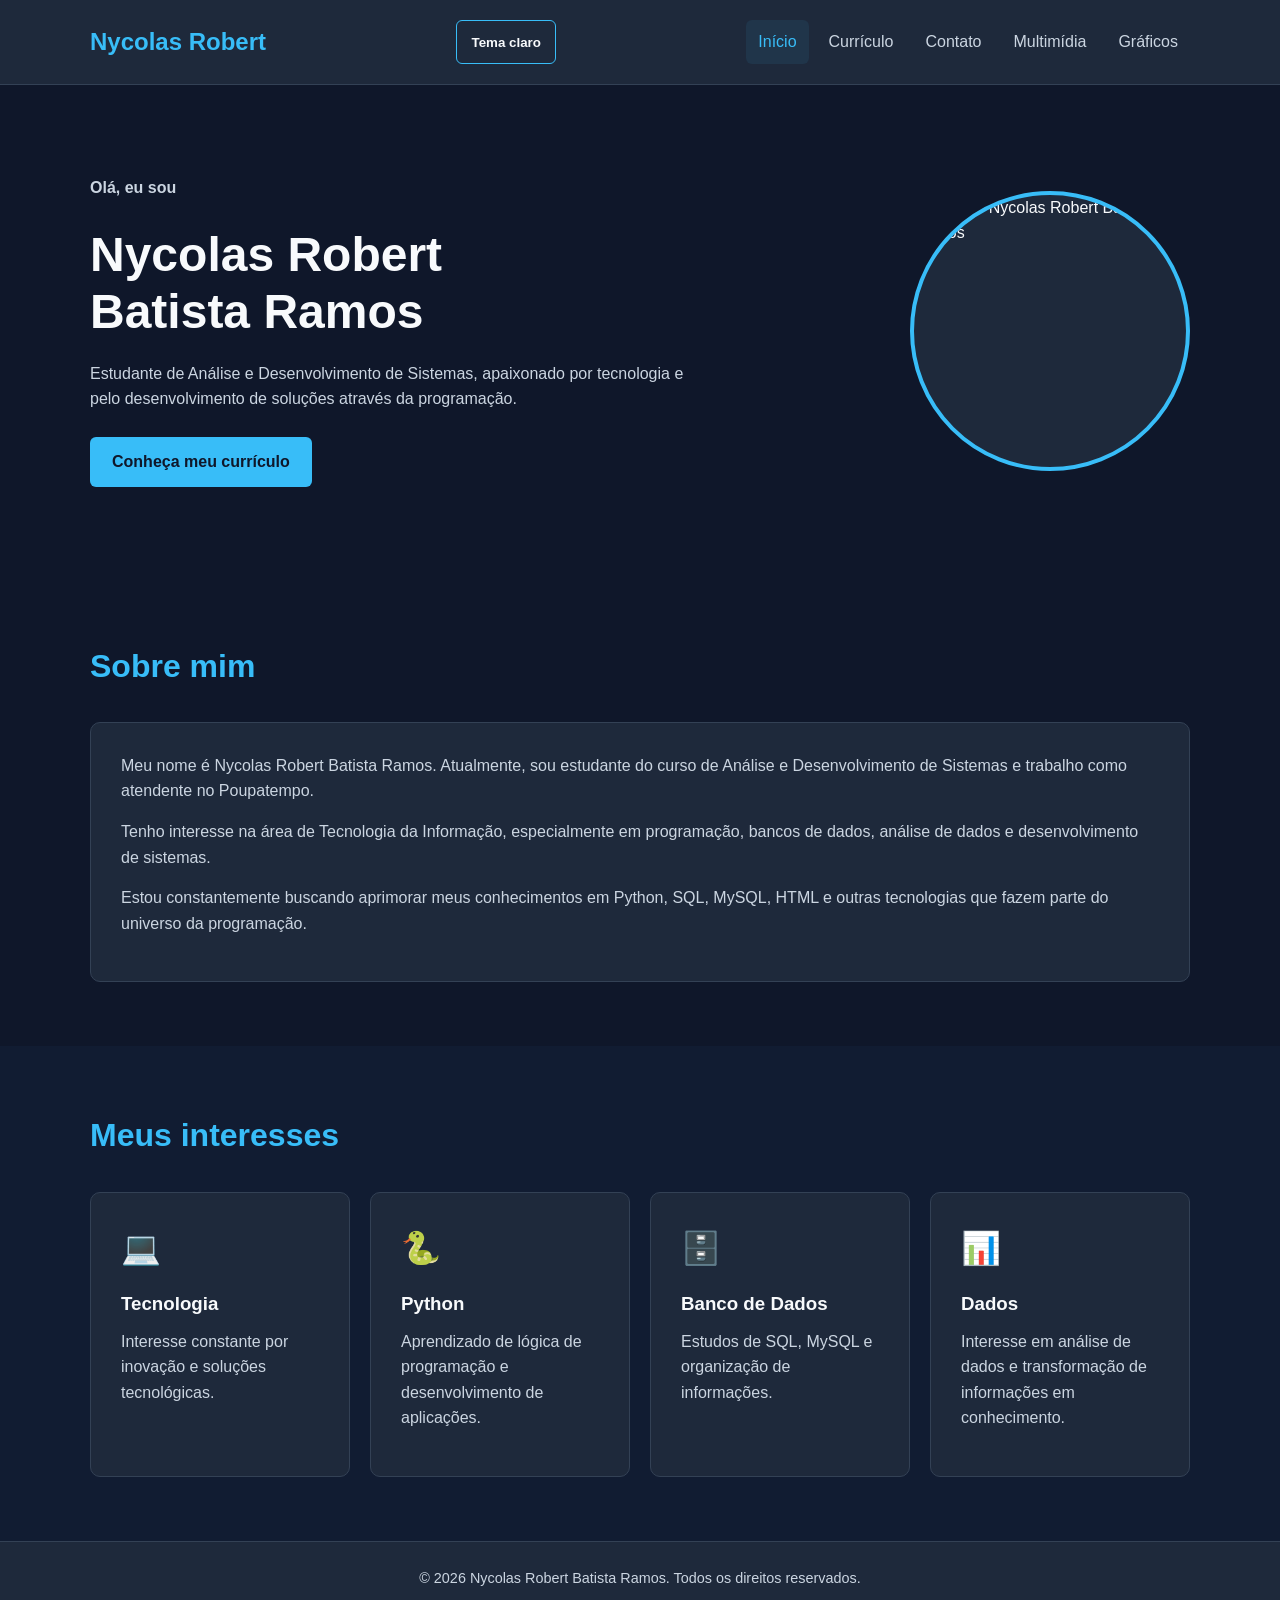
==== index.html @ e185c44b "Adicionar tema persistente e validação interativa do formulário" ====
<!DOCTYPE html>
<html lang="pt-BR">
<head>
    <meta charset="UTF-8">
    <meta name="viewport" content="width=device-width, initial-scale=1.0">
    <meta name="description" content="Portfólio pessoal de Nycolas Robert Batista Ramos">
    <title>Início | Nycolas Robert</title>
    <link rel="stylesheet" href="css/estilos.css">
</head>
<body>

    <header class="cabecalho">
        <div class="container">
            <h1>Nycolas Robert</h1>
            <button type="button" class="botao-tema" id="alternar-tema" aria-label="Alternar tema claro e escuro">Tema claro</button>

            <nav class="navegacao" aria-label="Navegação principal">
                <ul>
                    <li><a href="index.html" class="ativo">Início</a></li>
                    <li><a href="curriculo.html">Currículo</a></li>
                    <li><a href="formulario.html">Contato</a></li>
                    <li><a href="multimidia.html">Multimídia</a></li>
                    <li><a href="graficos.html">Gráficos</a></li>
                </ul>
            </nav>
        </div>
    </header>

    <main>
        <section class="hero">
            <div class="container hero-conteudo">

                <div class="hero-texto">
                    <p class="destaque">Olá, eu sou</p>

                    <h2>Nycolas Robert<br>Batista Ramos</h2>

                    <p>
                        Estudante de Análise e Desenvolvimento de Sistemas,
                        apaixonado por tecnologia e pelo desenvolvimento
                        de soluções através da programação.
                    </p>

                    <a href="curriculo.html" class="botao">
                        Conheça meu currículo
                    </a>
                </div>

                <div class="foto-container">
                    <img
                        src="img/minhafoto.png"
                        alt="Foto de Nycolas Robert Batista Ramos"
                        class="foto-perfil"
                    >
                </div>

            </div>
        </section>

        <section class="secao">
            <div class="container">

                <h2 class="titulo-secao">Sobre mim</h2>

                <article class="card sobre-mim">
                    <p>
                        Meu nome é Nycolas Robert Batista Ramos. Atualmente,
                        sou estudante do curso de Análise e Desenvolvimento
                        de Sistemas e trabalho como atendente no Poupatempo.
                    </p>

                    <p>
                        Tenho interesse na área de Tecnologia da Informação,
                        especialmente em programação, bancos de dados,
                        análise de dados e desenvolvimento de sistemas.
                    </p>

                    <p>
                        Estou constantemente buscando aprimorar meus
                        conhecimentos em Python, SQL, MySQL, HTML e outras
                        tecnologias que fazem parte do universo da programação.
                    </p>
                </article>

            </div>
        </section>

        <section class="secao secao-alternativa">
            <div class="container">

                <h2 class="titulo-secao">Meus interesses</h2>

                <div class="grade-cards">

                    <article class="card">
                        <span class="icone">💻</span>
                        <h3>Tecnologia</h3>
                        <p>
                            Interesse constante por inovação e soluções
                            tecnológicas.
                        </p>
                    </article>

                    <article class="card">
                        <span class="icone">🐍</span>
                        <h3>Python</h3>
                        <p>
                            Aprendizado de lógica de programação e
                            desenvolvimento de aplicações.
                        </p>
                    </article>

                    <article class="card">
                        <span class="icone">🗄️</span>
                        <h3>Banco de Dados</h3>
                        <p>
                            Estudos de SQL, MySQL e organização de informações.
                        </p>
                    </article>

                    <article class="card">
                        <span class="icone">📊</span>
                        <h3>Dados</h3>
                        <p>
                            Interesse em análise de dados e transformação
                            de informações em conhecimento.
                        </p>
                    </article>

                </div>

            </div>
        </section>
    </main>

    <footer class="rodape">
        <div class="container">
            <p>&copy; 2026 Nycolas Robert Batista Ramos. Todos os direitos reservados.</p>
        </div>
    </footer>

    <script src="js/scripts.js" defer></script>
</body>
</html>
---- css/estilos.css ----
/* ==============================
   CONFIGURAÇÕES GERAIS
   Base mobile-first
================================= */

* {
    margin: 0;
    padding: 0;
    box-sizing: border-box;
}

:root {
    --cor-fundo: #0f172a;
    --cor-superficie: #1e293b;
    --cor-destaque: #38bdf8;
    --cor-texto: #f8fafc;
    --cor-texto-secundario: #cbd5e1;
    --cor-borda: #334155;
}

html {
    overflow-x: hidden;
}

body {
    min-width: 0;
    overflow-x: hidden;
    font-family: Arial, sans-serif;
    background-color: var(--cor-fundo);
    color: var(--cor-texto);
    line-height: 1.6;
}

a {
    color: inherit;
    text-decoration: none;
}

ul {
    list-style: none;
}

img,
video {
    max-width: 100%;
    height: auto;
}

.container {
    width: 90%;
    max-width: 1100px;
    margin-inline: auto;
}

/* ==============================
   CABEÇALHO E NAVEGAÇÃO
================================= */

.cabecalho {
    background-color: var(--cor-superficie);
    border-bottom: 1px solid var(--cor-borda);
    padding: 16px 0;
}

.cabecalho .container {
    display: flex;
    flex-direction: column;
    align-items: stretch;
    gap: 12px;
}

.cabecalho h1 {
    color: var(--cor-destaque);
    font-size: 1.5rem;
    text-align: center;
}

.navegacao ul {
    display: flex;
    flex-direction: column;
    flex-wrap: wrap;
    gap: 8px;
}

.navegacao a {
    display: flex;
    min-height: 44px;
    align-items: center;
    justify-content: center;
    padding: 8px 12px;
    border-radius: 6px;
    color: var(--cor-texto-secundario);
    transition: color 0.3s, background-color 0.3s;
}

.navegacao a:hover,
.navegacao a:focus-visible,
.navegacao a.ativo {
    color: var(--cor-destaque);
    background-color: rgba(56, 189, 248, 0.08);
}

/* ==============================
   HERO
================================= */

.hero {
    padding: 48px 0;
}

.hero-conteudo {
    display: flex;
    flex-direction: column-reverse;
    align-items: center;
    gap: 32px;
    text-align: center;
}

.hero-texto {
    max-width: 600px;
}

.destaque {
    color: var(--cor-destaque);
    font-weight: bold;
    margin-bottom: 10px;
}

.hero h2 {
    font-size: clamp(2rem, 9vw, 3rem);
    line-height: 1.2;
    margin-bottom: 20px;
}

.hero p {
    color: var(--cor-texto-secundario);
    margin-bottom: 25px;
}

/* ==============================
   FOTO
================================= */

.foto-container {
    width: min(70vw, 220px);
    aspect-ratio: 1;
    border: 4px solid var(--cor-destaque);
    border-radius: 50%;
    overflow: hidden;
    background-color: var(--cor-superficie);
    display: flex;
    align-items: center;
    justify-content: center;
}

.foto-perfil {
    width: 100%;
    height: 100%;
    object-fit: cover;
}

/* ==============================
   BOTÕES
================================= */

.botao {
    display: inline-flex;
    min-height: 44px;
    align-items: center;
    justify-content: center;
    background-color: var(--cor-destaque);
    color: var(--cor-fundo);
    padding: 12px 22px;
    border: none;
    border-radius: 6px;
    font-weight: bold;
    cursor: pointer;
    transition: opacity 0.3s;
}

.botao:hover,
.botao:focus-visible {
    opacity: 0.85;
}

.botao-secundario {
    background-color: var(--cor-borda);
    color: var(--cor-texto);
}

.acoes-formulario {
    display: flex;
    flex-direction: column;
    gap: 12px;
}

/* ==============================
   SEÇÕES
================================= */

.secao {
    padding: 48px 0;
}

.secao-alternativa {
    background-color: #111c32;
}

.titulo-secao {
    font-size: clamp(1.7rem, 7vw, 2rem);
    margin-bottom: 30px;
    color: var(--cor-destaque);
}

.subtitulo {
    color: var(--cor-destaque);
    margin-bottom: 20px;
}

.pagina-topo {
    padding: 44px 0;
    background-color: #111c32;
}

.pagina-topo h2 {
    font-size: clamp(2rem, 8vw, 2.8rem);
    margin-bottom: 10px;
}

.pagina-topo p:last-child {
    color: var(--cor-texto-secundario);
}

/* ==============================
   CARDS / FLEXBOX DE CONTEÚDO
================================= */

.card {
    min-width: 0;
    background-color: var(--cor-superficie);
    border: 1px solid var(--cor-borda);
    border-radius: 10px;
    padding: 24px;
}

.card p {
    color: var(--cor-texto-secundario);
    margin-bottom: 15px;
}

.sobre-mim {
    margin-bottom: 0;
}

.grade-cards {
    display: flex;
    flex-direction: column;
    flex-wrap: wrap;
    gap: 20px;
}

.grade-cards .card {
    flex: 1 1 220px;
}

.icone {
    font-size: 2rem;
    display: block;
    margin-bottom: 15px;
}

.card h3 {
    margin-bottom: 10px;
}

/* ==============================
   GRID DO CURRÍCULO
================================= */

.grid-curriculo {
    display: grid;
    grid-template-columns: 1fr;
    gap: 20px;
}

/* ==============================
   LISTAS
================================= */

.lista {
    list-style: disc;
    padding-left: 22px;
}

.lista li {
    margin-bottom: 15px;
    color: var(--cor-texto-secundario);
}

.lista strong {
    color: var(--cor-texto);
}

.habilidades {
    columns: 1;
}

/* ==============================
   TABELA
================================= */

.tabela-container {
    width: 100%;
    overflow-x: auto;
    -webkit-overflow-scrolling: touch;
}

table {
    width: 100%;
    min-width: 520px;
    border-collapse: collapse;
    margin-top: 15px;
}

caption {
    text-align: left;
    margin-bottom: 15px;
    color: var(--cor-texto-secundario);
}

th,
td {
    border: 1px solid var(--cor-borda);
    padding: 14px;
    text-align: left;
}

th {
    background-color: #0f172a;
    color: var(--cor-destaque);
}

td {
    color: var(--cor-texto-secundario);
}

/* ==============================
   FORMULÁRIO
================================= */

.formulario {
    width: 100%;
    max-width: 800px;
    margin-inline: auto;
}

fieldset {
    min-width: 0;
    border: 1px solid var(--cor-borda);
    border-radius: 8px;
    padding: 20px;
    margin-bottom: 25px;
}

legend {
    color: var(--cor-destaque);
    font-weight: bold;
    padding: 0 8px;
}

.campo {
    margin-bottom: 20px;
}

.campo label,
.label-grupo {
    display: block;
    margin-bottom: 8px;
    font-weight: bold;
}

input,
select,
textarea {
    width: 100%;
    min-height: 44px;
    padding: 12px;
    border: 1px solid var(--cor-borda);
    border-radius: 5px;
    background-color: var(--cor-fundo);
    color: var(--cor-texto);
    font-family: Arial, sans-serif;
    font-size: 1rem;
}

textarea {
    resize: vertical;
}

.opcoes {
    display: flex;
    flex-direction: column;
    flex-wrap: wrap;
    gap: 8px;
    margin-bottom: 20px;
}

.opcoes label,
.checkbox {
    display: flex;
    min-height: 44px;
    align-items: center;
    gap: 8px;
    color: var(--cor-texto-secundario);
}

.opcoes input,
.checkbox input {
    width: auto;
    min-height: auto;
}

/* ==============================
   MULTIMÍDIA E GRÁFICOS
================================= */

.grade-multimidia,
.grade-graficos {
    display: grid;
    grid-template-columns: 1fr;
    gap: 25px;
}

audio {
    width: 100%;
    max-width: 100%;
    margin: 20px 0;
}

.iframe-container {
    width: 100%;
    height: 300px;
    overflow: hidden;
    border-radius: 8px;
}

iframe {
    width: 100%;
    height: 100%;
    border: none;
}

.observacao {
    font-size: 0.9rem;
    color: var(--cor-texto-secundario);
}

/* ==============================
   CANVAS
================================= */

canvas {
    display: block;
    width: 100%;
    max-width: 600px;
    height: auto;
    background-color: var(--cor-fundo);
    border: 1px solid var(--cor-borda);
    border-radius: 6px;
}

/* ==============================
   SVG
================================= */

.svg-tecnologia {
    width: 100%;
    max-width: 350px;
    height: auto;
    display: block;
    margin-inline: auto;
}

.svg-monitor {
    fill: #334155;
    stroke: var(--cor-destaque);
    stroke-width: 4;
}

.svg-tela {
    fill: var(--cor-fundo);
}

.svg-circulo {
    fill: var(--cor-destaque);
}

.svg-linha {
    fill: none;
    stroke: var(--cor-fundo);
    stroke-width: 6;
    stroke-linecap: round;
    stroke-linejoin: round;
}

.svg-base,
.svg-pe {
    fill: var(--cor-destaque);
}

/* ==============================
   RODAPÉ
================================= */

.rodape {
    background-color: var(--cor-superficie);
    border-top: 1px solid var(--cor-borda);
    padding: 25px 0;
    text-align: center;
}

.rodape p {
    color: var(--cor-texto-secundario);
    font-size: 0.9rem;
}

/* ==============================
   MEDIA QUERIES MOBILE-FIRST
================================= */

@media (min-width: 600px) {
    .navegacao ul {
        flex-direction: row;
        justify-content: center;
    }

    .acoes-formulario,
    .opcoes {
        flex-direction: row;
    }
}

@media (min-width: 768px) {
    .cabecalho {
        padding: 20px 0;
    }

    .cabecalho .container {
        flex-direction: row;
        align-items: center;
        justify-content: space-between;
        gap: 20px;
    }

    .cabecalho h1 {
        text-align: left;
    }

    .navegacao ul {
        justify-content: flex-end;
    }

    .hero {
        padding: 72px 0;
    }

    .hero-conteudo {
        flex-direction: row;
        justify-content: space-between;
        text-align: left;
        gap: 50px;
    }

    .foto-container {
        width: 260px;
        flex: 0 0 260px;
    }

    .secao {
        padding: 64px 0;
    }

    .grade-cards {
        flex-direction: row;
    }

    .grid-curriculo {
        grid-template-columns: repeat(2, minmax(0, 1fr));
    }

    .habilidades {
        columns: 2;
        column-gap: 32px;
    }

    .grade-multimidia,
    .grade-graficos {
        grid-template-columns: repeat(2, minmax(0, 1fr));
    }
}

@media (min-width: 1024px) {
    .hero {
        padding: 90px 0;
    }

    .foto-container {
        width: 280px;
        flex-basis: 280px;
    }

    .card {
        padding: 30px;
    }
}


/* ==============================
   CP3: TEMA PERSISTENTE E FEEDBACK
================================= */
body[data-tema="claro"] {
    --cor-fundo: #f1f5f9;
    --cor-superficie: #ffffff;
    --cor-destaque: #0369a1;
    --cor-texto: #172033;
    --cor-texto-secundario: #475569;
    --cor-borda: #cbd5e1;
}
.botao-tema {
    align-self: center;
    min-height: 44px;
    padding: 8px 14px;
    border: 1px solid var(--cor-destaque);
    border-radius: 6px;
    background: transparent;
    color: var(--cor-texto);
    font-weight: 700;
    cursor: pointer;
}
.botao-tema:hover, .botao-tema:focus-visible {
    background: rgba(56, 189, 248, 0.12);
}
.mensagem-formulario {
    min-height: 1.5em;
    margin-top: 16px;
    padding: 10px 12px;
    border-radius: 6px;
    color: var(--cor-texto);
}
.mensagem-formulario.sucesso {
    background: rgba(22, 163, 74, 0.15);
    border: 1px solid #16a34a;
}
.mensagem-formulario.erro {
    background: rgba(220, 38, 38, 0.12);
    border: 1px solid #dc2626;
}
@media (min-width: 768px) {
    .botao-tema { align-self: center; }
}
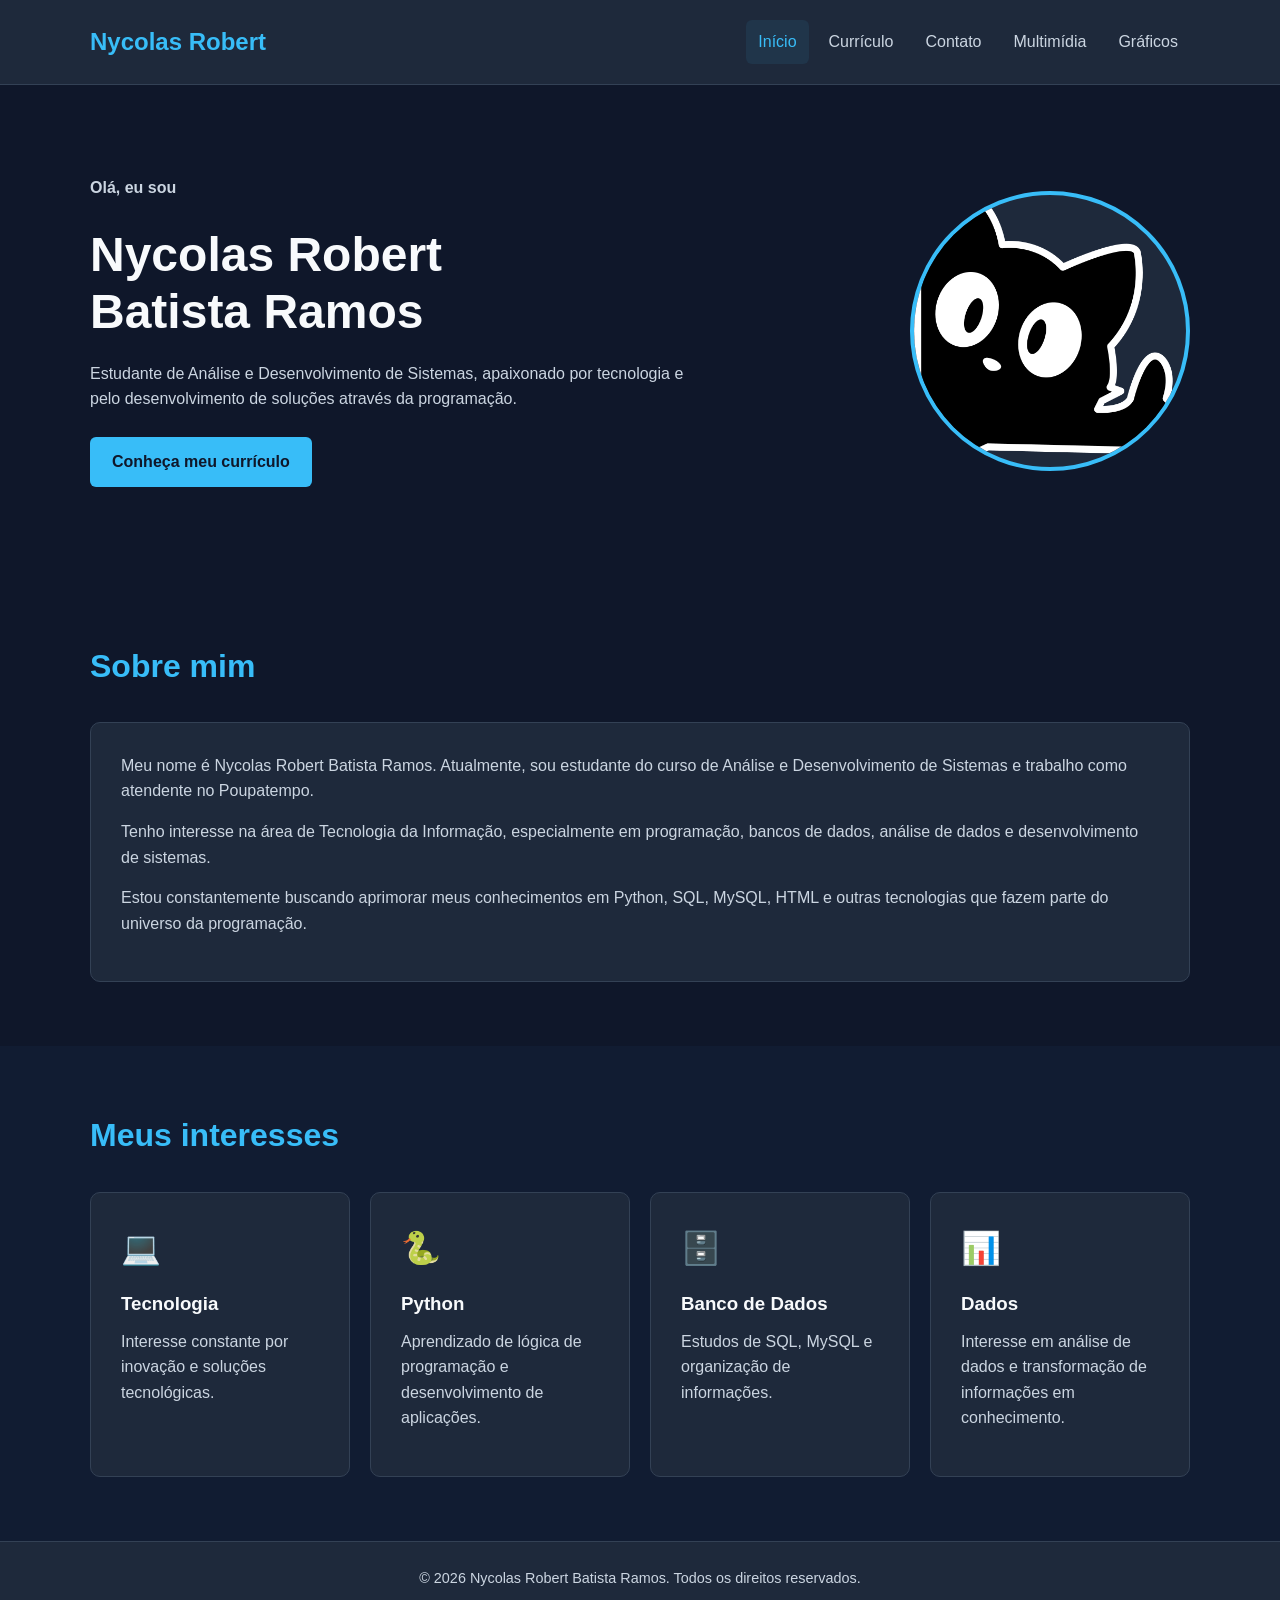
==== commit 2ba9c5a6: "Importar estrutura inicial do portfólio CP2" ====
--- a/index.html
+++ b/index.html
@@ -1,144 +1,142 @@
-<!DOCTYPE html>
-<html lang="pt-BR">
-<head>
-    <meta charset="UTF-8">
-    <meta name="viewport" content="width=device-width, initial-scale=1.0">
-    <meta name="description" content="Portfólio pessoal de Nycolas Robert Batista Ramos">
-    <title>Início | Nycolas Robert</title>
-    <link rel="stylesheet" href="css/estilos.css">
-</head>
-<body>
-
-    <header class="cabecalho">
-        <div class="container">
-            <h1>Nycolas Robert</h1>
-            <button type="button" class="botao-tema" id="alternar-tema" aria-label="Alternar tema claro e escuro">Tema claro</button>
-
-            <nav class="navegacao" aria-label="Navegação principal">
-                <ul>
-                    <li><a href="index.html" class="ativo">Início</a></li>
-                    <li><a href="curriculo.html">Currículo</a></li>
-                    <li><a href="formulario.html">Contato</a></li>
-                    <li><a href="multimidia.html">Multimídia</a></li>
-                    <li><a href="graficos.html">Gráficos</a></li>
-                </ul>
-            </nav>
-        </div>
-    </header>
-
-    <main>
-        <section class="hero">
-            <div class="container hero-conteudo">
-
-                <div class="hero-texto">
-                    <p class="destaque">Olá, eu sou</p>
-
-                    <h2>Nycolas Robert<br>Batista Ramos</h2>
-
-                    <p>
-                        Estudante de Análise e Desenvolvimento de Sistemas,
-                        apaixonado por tecnologia e pelo desenvolvimento
-                        de soluções através da programação.
-                    </p>
-
-                    <a href="curriculo.html" class="botao">
-                        Conheça meu currículo
-                    </a>
-                </div>
-
-                <div class="foto-container">
-                    <img
-                        src="img/minhafoto.png"
-                        alt="Foto de Nycolas Robert Batista Ramos"
-                        class="foto-perfil"
-                    >
-                </div>
-
-            </div>
-        </section>
-
-        <section class="secao">
-            <div class="container">
-
-                <h2 class="titulo-secao">Sobre mim</h2>
-
-                <article class="card sobre-mim">
-                    <p>
-                        Meu nome é Nycolas Robert Batista Ramos. Atualmente,
-                        sou estudante do curso de Análise e Desenvolvimento
-                        de Sistemas e trabalho como atendente no Poupatempo.
-                    </p>
-
-                    <p>
-                        Tenho interesse na área de Tecnologia da Informação,
-                        especialmente em programação, bancos de dados,
-                        análise de dados e desenvolvimento de sistemas.
-                    </p>
-
-                    <p>
-                        Estou constantemente buscando aprimorar meus
-                        conhecimentos em Python, SQL, MySQL, HTML e outras
-                        tecnologias que fazem parte do universo da programação.
-                    </p>
-                </article>
-
-            </div>
-        </section>
-
-        <section class="secao secao-alternativa">
-            <div class="container">
-
-                <h2 class="titulo-secao">Meus interesses</h2>
-
-                <div class="grade-cards">
-
-                    <article class="card">
-                        <span class="icone">💻</span>
-                        <h3>Tecnologia</h3>
-                        <p>
-                            Interesse constante por inovação e soluções
-                            tecnológicas.
-                        </p>
-                    </article>
-
-                    <article class="card">
-                        <span class="icone">🐍</span>
-                        <h3>Python</h3>
-                        <p>
-                            Aprendizado de lógica de programação e
-                            desenvolvimento de aplicações.
-                        </p>
-                    </article>
-
-                    <article class="card">
-                        <span class="icone">🗄️</span>
-                        <h3>Banco de Dados</h3>
-                        <p>
-                            Estudos de SQL, MySQL e organização de informações.
-                        </p>
-                    </article>
-
-                    <article class="card">
-                        <span class="icone">📊</span>
-                        <h3>Dados</h3>
-                        <p>
-                            Interesse em análise de dados e transformação
-                            de informações em conhecimento.
-                        </p>
-                    </article>
-
-                </div>
-
-            </div>
-        </section>
-    </main>
-
-    <footer class="rodape">
-        <div class="container">
-            <p>&copy; 2026 Nycolas Robert Batista Ramos. Todos os direitos reservados.</p>
-        </div>
-    </footer>
-
-    <script src="js/scripts.js" defer></script>
-</body>
+<!DOCTYPE html>
+<html lang="pt-BR">
+<head>
+    <meta charset="UTF-8">
+    <meta name="viewport" content="width=device-width, initial-scale=1.0">
+    <meta name="description" content="Portfólio pessoal de Nycolas Robert Batista Ramos">
+    <title>Início | Nycolas Robert</title>
+    <link rel="stylesheet" href="css/estilos.css">
+</head>
+<body>
+
+    <header class="cabecalho">
+        <div class="container">
+            <h1>Nycolas Robert</h1>
+
+            <nav class="navegacao" aria-label="Navegação principal">
+                <ul>
+                    <li><a href="index.html" class="ativo">Início</a></li>
+                    <li><a href="curriculo.html">Currículo</a></li>
+                    <li><a href="formulario.html">Contato</a></li>
+                    <li><a href="multimidia.html">Multimídia</a></li>
+                    <li><a href="graficos.html">Gráficos</a></li>
+                </ul>
+            </nav>
+        </div>
+    </header>
+
+    <main>
+        <section class="hero">
+            <div class="container hero-conteudo">
+
+                <div class="hero-texto">
+                    <p class="destaque">Olá, eu sou</p>
+
+                    <h2>Nycolas Robert<br>Batista Ramos</h2>
+
+                    <p>
+                        Estudante de Análise e Desenvolvimento de Sistemas,
+                        apaixonado por tecnologia e pelo desenvolvimento
+                        de soluções através da programação.
+                    </p>
+
+                    <a href="curriculo.html" class="botao">
+                        Conheça meu currículo
+                    </a>
+                </div>
+
+                <div class="foto-container">
+                    <img
+                        src="img/minhafoto.png"
+                        alt="Foto de Nycolas Robert Batista Ramos"
+                        class="foto-perfil"
+                    >
+                </div>
+
+            </div>
+        </section>
+
+        <section class="secao">
+            <div class="container">
+
+                <h2 class="titulo-secao">Sobre mim</h2>
+
+                <article class="card sobre-mim">
+                    <p>
+                        Meu nome é Nycolas Robert Batista Ramos. Atualmente,
+                        sou estudante do curso de Análise e Desenvolvimento
+                        de Sistemas e trabalho como atendente no Poupatempo.
+                    </p>
+
+                    <p>
+                        Tenho interesse na área de Tecnologia da Informação,
+                        especialmente em programação, bancos de dados,
+                        análise de dados e desenvolvimento de sistemas.
+                    </p>
+
+                    <p>
+                        Estou constantemente buscando aprimorar meus
+                        conhecimentos em Python, SQL, MySQL, HTML e outras
+                        tecnologias que fazem parte do universo da programação.
+                    </p>
+                </article>
+
+            </div>
+        </section>
+
+        <section class="secao secao-alternativa">
+            <div class="container">
+
+                <h2 class="titulo-secao">Meus interesses</h2>
+
+                <div class="grade-cards">
+
+                    <article class="card">
+                        <span class="icone">💻</span>
+                        <h3>Tecnologia</h3>
+                        <p>
+                            Interesse constante por inovação e soluções
+                            tecnológicas.
+                        </p>
+                    </article>
+
+                    <article class="card">
+                        <span class="icone">🐍</span>
+                        <h3>Python</h3>
+                        <p>
+                            Aprendizado de lógica de programação e
+                            desenvolvimento de aplicações.
+                        </p>
+                    </article>
+
+                    <article class="card">
+                        <span class="icone">🗄️</span>
+                        <h3>Banco de Dados</h3>
+                        <p>
+                            Estudos de SQL, MySQL e organização de informações.
+                        </p>
+                    </article>
+
+                    <article class="card">
+                        <span class="icone">📊</span>
+                        <h3>Dados</h3>
+                        <p>
+                            Interesse em análise de dados e transformação
+                            de informações em conhecimento.
+                        </p>
+                    </article>
+
+                </div>
+
+            </div>
+        </section>
+    </main>
+
+    <footer class="rodape">
+        <div class="container">
+            <p>&copy; 2026 Nycolas Robert Batista Ramos. Todos os direitos reservados.</p>
+        </div>
+    </footer>
+
+</body>
 </html>
--- a/css/estilos.css
+++ b/css/estilos.css
@@ -613,48 +613,3 @@
         padding: 30px;
     }
 }
-
-
-/* ==============================
-   CP3: TEMA PERSISTENTE E FEEDBACK
-================================= */
-body[data-tema="claro"] {
-    --cor-fundo: #f1f5f9;
-    --cor-superficie: #ffffff;
-    --cor-destaque: #0369a1;
-    --cor-texto: #172033;
-    --cor-texto-secundario: #475569;
-    --cor-borda: #cbd5e1;
-}
-.botao-tema {
-    align-self: center;
-    min-height: 44px;
-    padding: 8px 14px;
-    border: 1px solid var(--cor-destaque);
-    border-radius: 6px;
-    background: transparent;
-    color: var(--cor-texto);
-    font-weight: 700;
-    cursor: pointer;
-}
-.botao-tema:hover, .botao-tema:focus-visible {
-    background: rgba(56, 189, 248, 0.12);
-}
-.mensagem-formulario {
-    min-height: 1.5em;
-    margin-top: 16px;
-    padding: 10px 12px;
-    border-radius: 6px;
-    color: var(--cor-texto);
-}
-.mensagem-formulario.sucesso {
-    background: rgba(22, 163, 74, 0.15);
-    border: 1px solid #16a34a;
-}
-.mensagem-formulario.erro {
-    background: rgba(220, 38, 38, 0.12);
-    border: 1px solid #dc2626;
-}
-@media (min-width: 768px) {
-    .botao-tema { align-self: center; }
-}
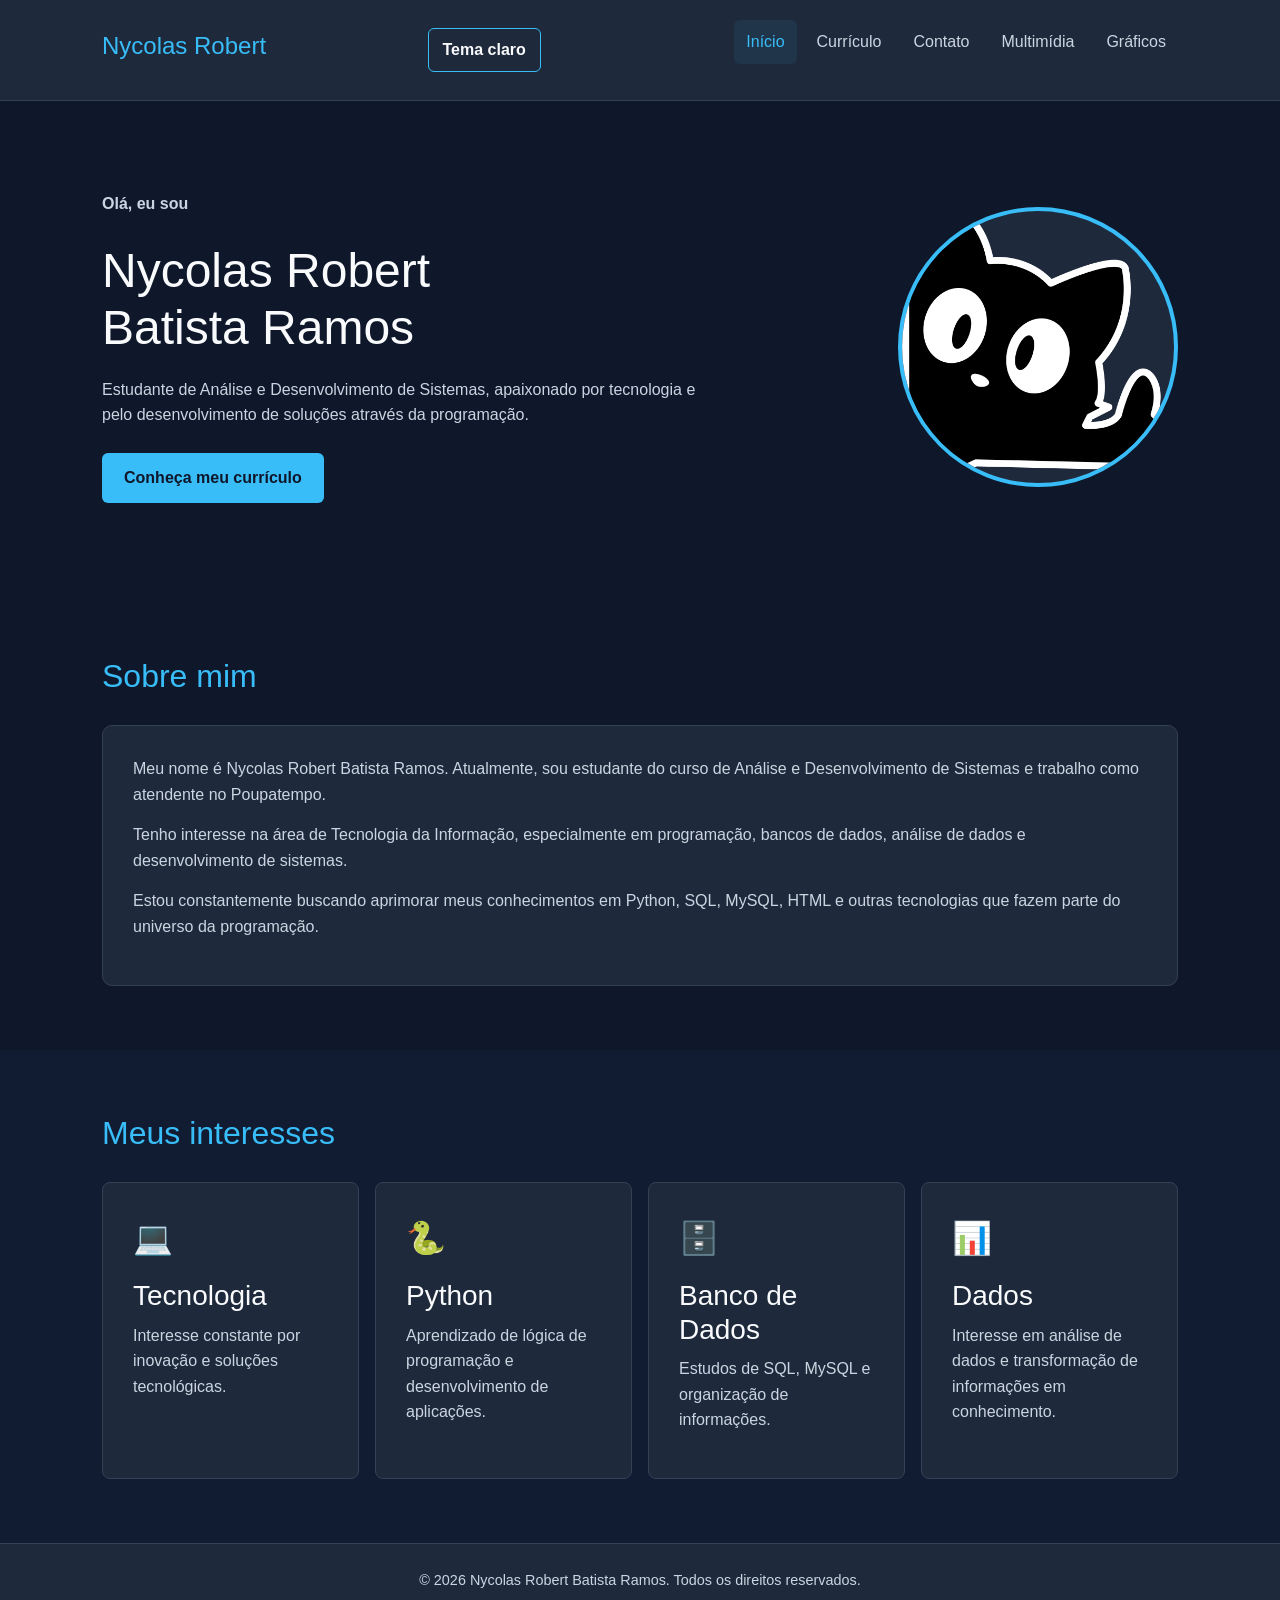
==== commit 6d73e092: "feat: finaliza CP4 com Bootstrap e acessibilidade" ====
--- a/index.html
+++ b/index.html
@@ -1,142 +1,147 @@
-<!DOCTYPE html>
-<html lang="pt-BR">
-<head>
-    <meta charset="UTF-8">
-    <meta name="viewport" content="width=device-width, initial-scale=1.0">
-    <meta name="description" content="Portfólio pessoal de Nycolas Robert Batista Ramos">
-    <title>Início | Nycolas Robert</title>
-    <link rel="stylesheet" href="css/estilos.css">
-</head>
-<body>
-
-    <header class="cabecalho">
-        <div class="container">
-            <h1>Nycolas Robert</h1>
-
-            <nav class="navegacao" aria-label="Navegação principal">
-                <ul>
-                    <li><a href="index.html" class="ativo">Início</a></li>
-                    <li><a href="curriculo.html">Currículo</a></li>
-                    <li><a href="formulario.html">Contato</a></li>
-                    <li><a href="multimidia.html">Multimídia</a></li>
-                    <li><a href="graficos.html">Gráficos</a></li>
-                </ul>
-            </nav>
-        </div>
-    </header>
-
-    <main>
-        <section class="hero">
-            <div class="container hero-conteudo">
-
-                <div class="hero-texto">
-                    <p class="destaque">Olá, eu sou</p>
-
-                    <h2>Nycolas Robert<br>Batista Ramos</h2>
-
-                    <p>
-                        Estudante de Análise e Desenvolvimento de Sistemas,
-                        apaixonado por tecnologia e pelo desenvolvimento
-                        de soluções através da programação.
-                    </p>
-
-                    <a href="curriculo.html" class="botao">
-                        Conheça meu currículo
-                    </a>
-                </div>
-
-                <div class="foto-container">
-                    <img
-                        src="img/minhafoto.png"
-                        alt="Foto de Nycolas Robert Batista Ramos"
-                        class="foto-perfil"
-                    >
-                </div>
-
-            </div>
-        </section>
-
-        <section class="secao">
-            <div class="container">
-
-                <h2 class="titulo-secao">Sobre mim</h2>
-
-                <article class="card sobre-mim">
-                    <p>
-                        Meu nome é Nycolas Robert Batista Ramos. Atualmente,
-                        sou estudante do curso de Análise e Desenvolvimento
-                        de Sistemas e trabalho como atendente no Poupatempo.
-                    </p>
-
-                    <p>
-                        Tenho interesse na área de Tecnologia da Informação,
-                        especialmente em programação, bancos de dados,
-                        análise de dados e desenvolvimento de sistemas.
-                    </p>
-
-                    <p>
-                        Estou constantemente buscando aprimorar meus
-                        conhecimentos em Python, SQL, MySQL, HTML e outras
-                        tecnologias que fazem parte do universo da programação.
-                    </p>
-                </article>
-
-            </div>
-        </section>
-
-        <section class="secao secao-alternativa">
-            <div class="container">
-
-                <h2 class="titulo-secao">Meus interesses</h2>
-
-                <div class="grade-cards">
-
-                    <article class="card">
-                        <span class="icone">💻</span>
-                        <h3>Tecnologia</h3>
-                        <p>
-                            Interesse constante por inovação e soluções
-                            tecnológicas.
-                        </p>
-                    </article>
-
-                    <article class="card">
-                        <span class="icone">🐍</span>
-                        <h3>Python</h3>
-                        <p>
-                            Aprendizado de lógica de programação e
-                            desenvolvimento de aplicações.
-                        </p>
-                    </article>
-
-                    <article class="card">
-                        <span class="icone">🗄️</span>
-                        <h3>Banco de Dados</h3>
-                        <p>
-                            Estudos de SQL, MySQL e organização de informações.
-                        </p>
-                    </article>
-
-                    <article class="card">
-                        <span class="icone">📊</span>
-                        <h3>Dados</h3>
-                        <p>
-                            Interesse em análise de dados e transformação
-                            de informações em conhecimento.
-                        </p>
-                    </article>
-
-                </div>
-
-            </div>
-        </section>
-    </main>
-
-    <footer class="rodape">
-        <div class="container">
-            <p>&copy; 2026 Nycolas Robert Batista Ramos. Todos os direitos reservados.</p>
-        </div>
-    </footer>
-
-</body>
-</html>+<!DOCTYPE html>
+<html lang="pt-BR">
+<head>
+    <meta charset="UTF-8">
+    <meta name="viewport" content="width=device-width, initial-scale=1.0">
+    <meta name="description" content="Portfólio pessoal de Nycolas Robert Batista Ramos">
+    <title>Início | Nycolas Robert</title>
+    <!-- Bootstrap 5.3.8: classes utilitárias, CSS local prevalece no visual -->
+    <link rel="stylesheet" href="https://cdn.jsdelivr.net/npm/bootstrap@5.3.8/dist/css/bootstrap.min.css">
+    <link rel="stylesheet" href="css/estilos.css">
+</head>
+<body>
+    <a class="link-pular" href="#conteudo-principal">Pular para o conteúdo principal</a>
+
+    <header class="cabecalho">
+        <div class="container">
+            <h1>Nycolas Robert</h1>
+            <button type="button" class="botao-tema" id="alternar-tema">Tema claro</button>
+
+            <nav class="navegacao" aria-label="Navegação principal">
+                <ul>
+                    <li><a href="index.html" class="ativo" aria-current="page">Início</a></li>
+                    <li><a href="curriculo.html">Currículo</a></li>
+                    <li><a href="formulario.html">Contato</a></li>
+                    <li><a href="multimidia.html">Multimídia</a></li>
+                    <li><a href="graficos.html">Gráficos</a></li>
+                </ul>
+            </nav>
+        </div>
+    </header>
+
+    <main id="conteudo-principal">
+        <section class="hero">
+            <div class="container hero-conteudo">
+
+                <div class="hero-texto">
+                    <p class="destaque">Olá, eu sou</p>
+
+                    <h2>Nycolas Robert<br>Batista Ramos</h2>
+
+                    <p>
+                        Estudante de Análise e Desenvolvimento de Sistemas,
+                        apaixonado por tecnologia e pelo desenvolvimento
+                        de soluções através da programação.
+                    </p>
+
+                    <a href="curriculo.html" class="botao">
+                        Conheça meu currículo
+                    </a>
+                </div>
+
+                <div class="foto-container">
+                    <img
+                        src="img/minhafoto.png"
+                        alt="Foto de Nycolas Robert Batista Ramos"
+                        class="foto-perfil img-fluid"
+                    >
+                </div>
+
+            </div>
+        </section>
+
+        <section class="secao">
+            <div class="container">
+
+                <h2 class="titulo-secao">Sobre mim</h2>
+
+                <article class="card sobre-mim">
+                    <p>
+                        Meu nome é Nycolas Robert Batista Ramos. Atualmente,
+                        sou estudante do curso de Análise e Desenvolvimento
+                        de Sistemas e trabalho como atendente no Poupatempo.
+                    </p>
+
+                    <p>
+                        Tenho interesse na área de Tecnologia da Informação,
+                        especialmente em programação, bancos de dados,
+                        análise de dados e desenvolvimento de sistemas.
+                    </p>
+
+                    <p>
+                        Estou constantemente buscando aprimorar meus
+                        conhecimentos em Python, SQL, MySQL, HTML e outras
+                        tecnologias que fazem parte do universo da programação.
+                    </p>
+                </article>
+
+            </div>
+        </section>
+
+        <section class="secao secao-alternativa">
+            <div class="container">
+
+                <h2 class="titulo-secao">Meus interesses</h2>
+
+                <div class="grade-cards gap-3">
+
+                    <article class="card rounded-3">
+                        <span class="icone">💻</span>
+                        <h3>Tecnologia</h3>
+                        <p>
+                            Interesse constante por inovação e soluções
+                            tecnológicas.
+                        </p>
+                    </article>
+
+                    <article class="card rounded-3">
+                        <span class="icone">🐍</span>
+                        <h3>Python</h3>
+                        <p>
+                            Aprendizado de lógica de programação e
+                            desenvolvimento de aplicações.
+                        </p>
+                    </article>
+
+                    <article class="card rounded-3">
+                        <span class="icone">🗄️</span>
+                        <h3>Banco de Dados</h3>
+                        <p>
+                            Estudos de SQL, MySQL e organização de informações.
+                        </p>
+                    </article>
+
+                    <article class="card rounded-3">
+                        <span class="icone">📊</span>
+                        <h3>Dados</h3>
+                        <p>
+                            Interesse em análise de dados e transformação
+                            de informações em conhecimento.
+                        </p>
+                    </article>
+
+                </div>
+
+            </div>
+        </section>
+    </main>
+
+    <footer class="rodape">
+        <div class="container">
+            <p>&copy; 2026 Nycolas Robert Batista Ramos. Todos os direitos reservados.</p>
+        </div>
+    </footer>
+
+    <script src="js/scripts.js" defer></script>
+</body>
+</html>
--- a/css/estilos.css
+++ b/css/estilos.css
@@ -16,6 +16,8 @@
     --cor-texto: #f8fafc;
     --cor-texto-secundario: #cbd5e1;
     --cor-borda: #334155;
+    --cor-faixa: #111c32;
+    --cor-cabecalho-tabela: #0f172a;
 }
 
 html {
@@ -203,7 +205,7 @@
 }
 
 .secao-alternativa {
-    background-color: #111c32;
+    background-color: var(--cor-faixa);
 }
 
 .titulo-secao {
@@ -219,16 +221,25 @@
 
 .pagina-topo {
     padding: 44px 0;
-    background-color: #111c32;
+    background-color: var(--cor-faixa);
+    color: var(--cor-texto);
 }
 
 .pagina-topo h2 {
     font-size: clamp(2rem, 8vw, 2.8rem);
     margin-bottom: 10px;
-}
-
-.pagina-topo p:last-child {
-    color: var(--cor-texto-secundario);
+    color: var(--cor-texto);
+}
+
+/* Ajustes específicos para o tema claro */
+body[data-tema="claro"] .pagina-topo {
+    background-color: #e2e8f0;
+    color: #172033;
+}
+
+body[data-tema="claro"] .pagina-topo h2,
+body[data-tema="claro"] .pagina-topo p {
+    color: #172033;
 }
 
 /* ==============================
@@ -236,6 +247,7 @@
 ================================= */
 
 .card {
+    color: var(--cor-texto); /* Bootstrap: texto legível no tema escuro */
     min-width: 0;
     background-color: var(--cor-superficie);
     border: 1px solid var(--cor-borda);
@@ -336,7 +348,7 @@
 }
 
 th {
-    background-color: #0f172a;
+    background-color: var(--cor-cabecalho-tabela);
     color: var(--cor-destaque);
 }
 
@@ -613,3 +625,104 @@
         padding: 30px;
     }
 }
+
+
+/* ==============================
+   CP3: TEMA PERSISTENTE E FEEDBACK
+================================= */
+body[data-tema="claro"] {
+    --cor-fundo: #f1f5f9;
+    --cor-superficie: #ffffff;
+    --cor-destaque: #0369a1;
+    --cor-texto: #172033;
+    --cor-texto-secundario: #475569;
+    --cor-borda: #cbd5e1;
+    --cor-faixa: #e2e8f0;
+    --cor-cabecalho-tabela: #e2e8f0;
+}
+.botao-tema {
+    align-self: center;
+    min-height: 44px;
+    padding: 8px 14px;
+    border: 1px solid var(--cor-destaque);
+    border-radius: 6px;
+    background: transparent;
+    color: var(--cor-texto);
+    font-weight: 700;
+    cursor: pointer;
+}
+.botao-tema:hover, .botao-tema:focus-visible {
+    background: rgba(56, 189, 248, 0.12);
+}
+.mensagem-formulario {
+    min-height: 1.5em;
+    margin-top: 16px;
+    padding: 10px 12px;
+    border-radius: 6px;
+    color: var(--cor-texto);
+}
+.mensagem-formulario.sucesso {
+    background: rgba(22, 163, 74, 0.15);
+    border: 1px solid #16a34a;
+}
+.mensagem-formulario.erro {
+    background: rgba(220, 38, 38, 0.12);
+    border: 1px solid #dc2626;
+}
+@media (min-width: 768px) {
+    .botao-tema { align-self: center; }
+}
+
+
+/* =========================================
+   CP4 — ajustes finais de acessibilidade
+   ========================================= */
+
+/* O link aparece ao navegar com Tab, antes do menu. */
+.link-pular {
+    position: absolute;
+    left: 12px;
+    top: -90px;
+    z-index: 1000;
+    display: inline-block;
+    padding: 12px 18px;
+    background: var(--cor-destaque);
+    color: var(--cor-fundo);
+    border-radius: 6px;
+    font-weight: 700;
+}
+
+.link-pular:focus-visible {
+    top: 12px;
+}
+
+/* O foco fica fácil de encontrar mesmo sem mouse. */
+a:focus-visible,
+button:focus-visible,
+input:focus-visible,
+select:focus-visible,
+textarea:focus-visible {
+    outline: 3px solid var(--cor-destaque);
+    outline-offset: 3px;
+}
+
+/* Evita que menus apertem uns aos outros em telas intermediárias. */
+@media (min-width: 768px) and (max-width: 991.98px) {
+    .cabecalho .container {
+        flex-direction: column;
+        align-items: center;
+    }
+    .cabecalho h1 {
+        text-align: center;
+    }
+    .navegacao ul {
+        justify-content: center;
+    }
+}
+
+@media (prefers-reduced-motion: reduce) {
+    *, *::before, *::after {
+        transition-duration: 0.01ms !important;
+        animation-duration: 0.01ms !important;
+    }
+}
